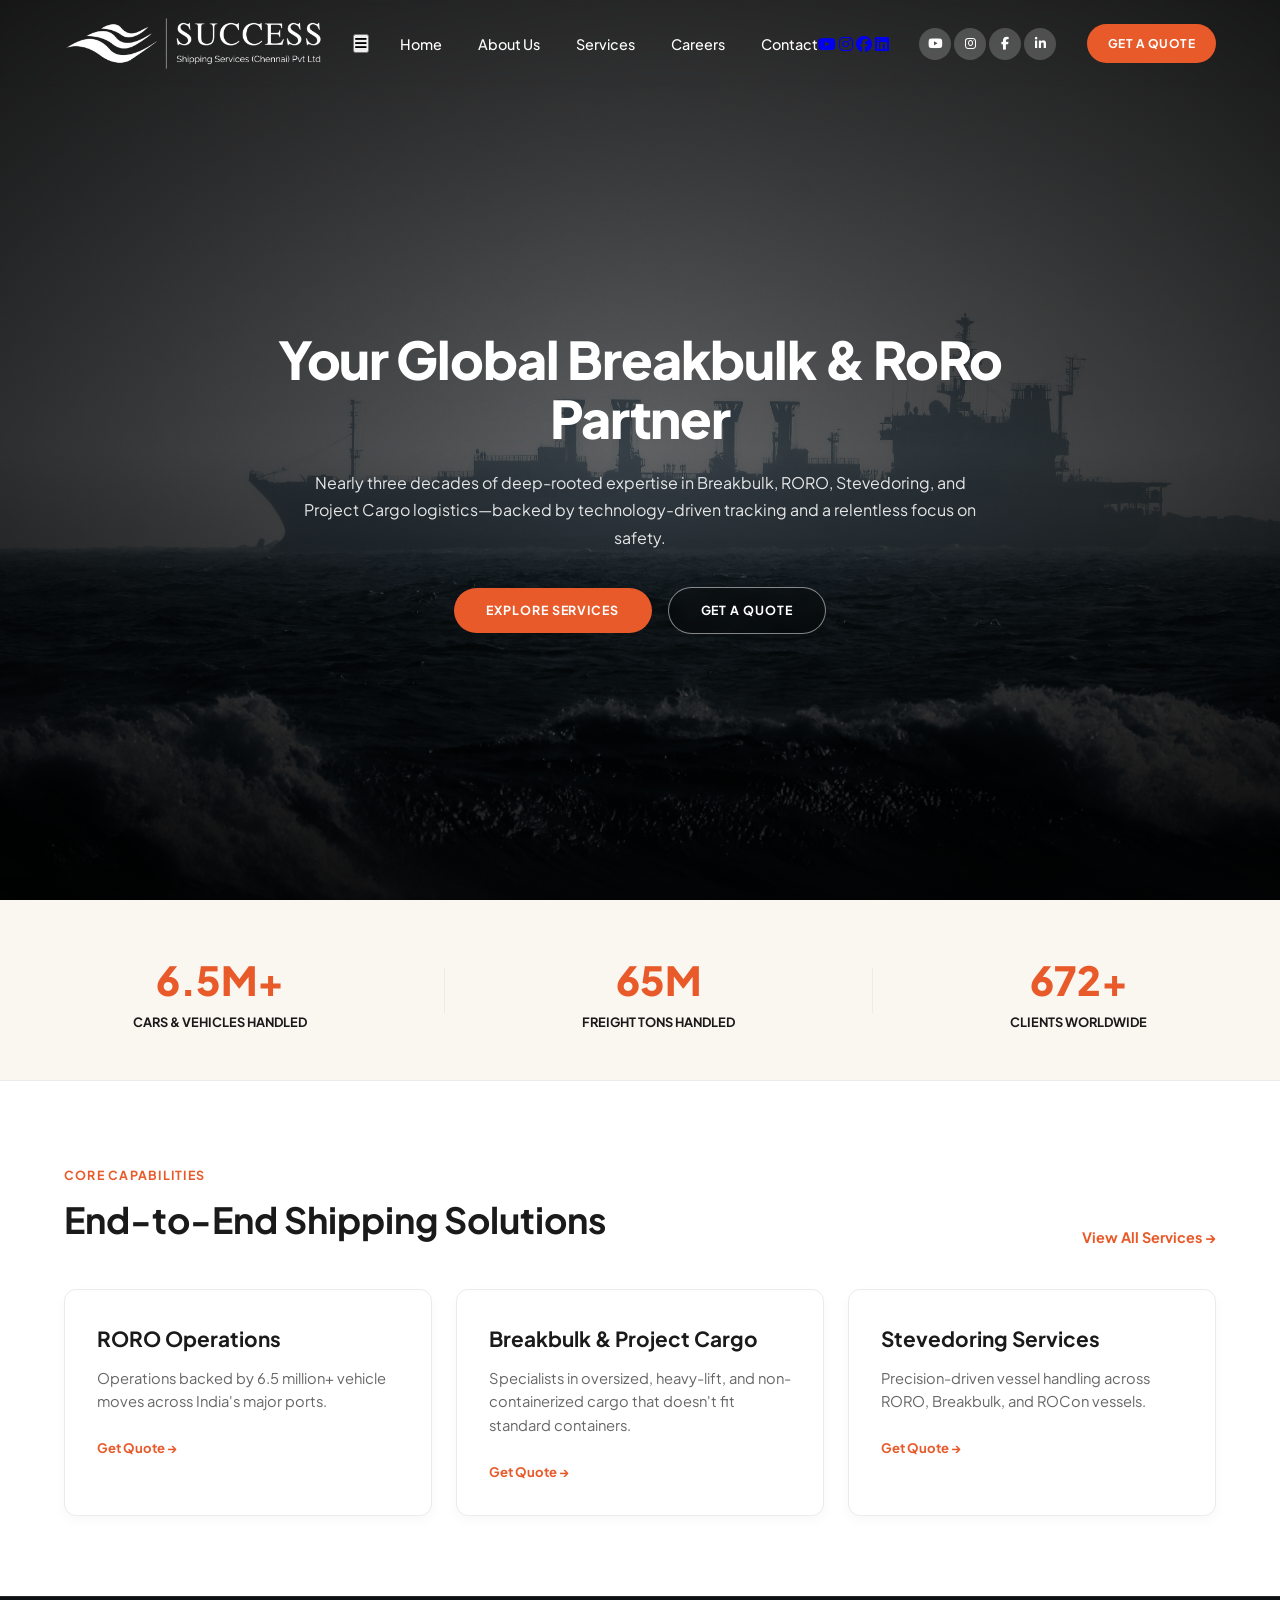
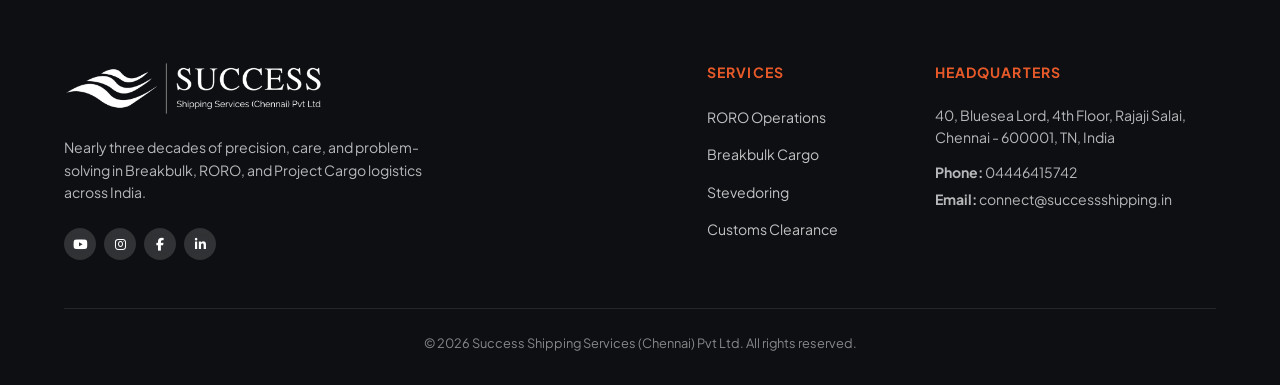
==== index.html @ 8a7270bc "Update index.html" ====
<!DOCTYPE html>
<html lang="en">
<head>
  <meta charset="UTF-8">
  <meta name="viewport" content="width=device-width, initial-scale=1.0">
  <title>Success Shipping Services | Global Breakbulk & RoRo Partner</title>
  <meta name="description" content="Nearly three decades of deep-rooted expertise in Breakbulk, RORO, Stevedoring, and Project Cargo logistics.">
  <link rel="icon" type="image/png" href="icon.png">
  <link rel="stylesheet" href="styles.css">
  
  <!-- Font Awesome Icons -->
  <link rel="stylesheet" href="https://cdnjs.cloudflare.com/ajax/libs/font-awesome/6.5.1/css/all.min.css">
  
  <!-- Google Fonts -->
  <link rel="preconnect" href="https://fonts.googleapis.com">
  <link rel="preconnect" href="https://fonts.gstatic.com" crossorigin>
  <link href="https://fonts.googleapis.com/css2?family=Plus+Jakarta+Sans:wght@400;500;600;700;800&display=swap" rel="stylesheet">

  <style>
    :root {
      --brand-orange: #E85A2A;
      --brand-dark: #0D0F12;
      --bg-cream: #FAF6F0;
      --text-dark: #1A1A1A;
      --text-muted: #666666;
      --border-light: #EBEBEB;
      --font-heading: 'Plus Jakarta Sans', -apple-system, BlinkMacSystemFont, sans-serif;
    }

    * { box-sizing: border-box; margin: 0; padding: 0; }
    body { font-family: var(--font-heading); background-color: #FFFFFF; color: var(--text-dark); line-height: 1.6; -webkit-font-smoothing: antialiased; }
    .container { width: 90%; max-width: 1200px; margin: 0 auto; }

    .site-logo {
      height: 55px !important;
      max-height: 55px !important;
      width: auto !important;
      display: block;
      object-fit: contain;
    }

    /* HERO CAROUSEL CONTAINER */
    .hero-carousel-wrapper {
      position: relative;
      width: 100%;
      min-height: 100vh;
      display: flex;
      flex-direction: column;
      justify-content: center;
      align-items: center;
      overflow: hidden;
      background-color: #0A0C0E;
    }

    .carousel-slides-container { position: absolute; top: 0; left: 0; width: 100%; height: 100%; z-index: 1; }
    .carousel-slide {
      position: absolute; top: 0; left: 0; width: 100%; height: 100%;
      background-size: cover; background-position: center; opacity: 0;
      transition: opacity 1.2s ease-in-out, transform 6s ease-out; transform: scale(1);
    }
    .carousel-slide.active { opacity: 1; transform: scale(1.04); }

    .hero-overlay {
      position: absolute; top: 0; left: 0; width: 100%; height: 100%;
      background: radial-gradient(circle, rgba(0,0,0,0.25) 0%, rgba(0,0,0,0.7) 100%),
                  linear-gradient(180deg, rgba(0,0,0,0.6) 0%, rgba(0,0,0,0.3) 50%, rgba(0,0,0,0.8) 100%);
      z-index: 2;
    }

    .hero-content { position: relative; z-index: 3; max-width: 820px; text-align: center; padding: 7rem 1.5rem 3rem; color: #FFFFFF; }
    .hero-badge-pill {
      display: inline-flex; align-items: center; gap: 0.5rem; background: rgba(255, 255, 255, 0.95);
      backdrop-filter: blur(8px); padding: 0.4rem 1.25rem; border-radius: 50px; font-size: 0.72rem; font-weight: 800;
      letter-spacing: 0.12em; color: #111111; text-transform: uppercase; margin-bottom: 1.75rem;
    }
    .hero-badge-pill::before { content: ''; display: inline-block; width: 14px; height: 2px; background-color: var(--brand-orange); }

    .hero-title { font-size: 3.25rem; font-weight: 800; line-height: 1.15; color: #FFFFFF; margin-bottom: 1.25rem; letter-spacing: -0.02em; }
    .hero-subtitle { font-size: 1rem; color: rgba(255, 255, 255, 0.88); line-height: 1.7; max-width: 680px; margin: 0 auto 2.25rem; }

    .hero-actions { display: flex; gap: 1rem; justify-content: center; align-items: center; }
    .btn-pill-orange {
      background-color: var(--brand-orange); color: #FFFFFF; padding: 0.8rem 2rem; border-radius: 50px;
      font-size: 0.78rem; font-weight: 700; letter-spacing: 0.08em; text-transform: uppercase; text-decoration: none; transition: all 0.2s ease;
    }
    .btn-pill-orange:hover { background-color: #d44c1f; transform: translateY(-2px); }
    .btn-pill-outline {
      background-color: rgba(0, 0, 0, 0.25); border: 1px solid rgba(255, 255, 255, 0.5); backdrop-filter: blur(6px);
      color: #FFFFFF; padding: 0.8rem 2rem; border-radius: 50px; font-size: 0.78rem; font-weight: 700; letter-spacing: 0.08em;
      text-transform: uppercase; text-decoration: none; transition: all 0.2s ease;
    }
    .btn-pill-outline:hover { background-color: rgba(255, 255, 255, 0.2); border-color: #FFFFFF; transform: translateY(-2px); }

    .grid-3 { display: grid; grid-template-columns: repeat(3, 1fr); gap: 1.5rem; }
    .card { background: #FFFFFF; border: 1px solid var(--border-light); border-radius: 12px; padding: 2rem; box-shadow: 0 4px 12px rgba(0,0,0,0.03); }

    /* FOOTER STYLING */
    footer { background-color: var(--brand-dark); color: #FFFFFF; padding: 4rem 0 2rem; border-top: 1px solid rgba(255,255,255,0.1); }
    .footer-grid { display: grid; grid-template-columns: 2fr 1fr 1fr 1.5fr; gap: 2.5rem; margin-bottom: 3rem; }
    .footer-col h4 { font-size: 0.88rem; font-weight: 700; text-transform: uppercase; letter-spacing: 0.08em; color: var(--brand-orange); margin-bottom: 1.25rem; }
    .footer-col ul { list-style: none; display: flex; flex-direction: column; gap: 0.75rem; }
    .footer-col ul a { color: rgba(255,255,255,0.75); text-decoration: none; font-size: 0.88rem; transition: color 0.2s; }
    .footer-col ul a:hover { color: var(--brand-orange); }

    .social-icon-circle {
      width: 32px; height: 32px; border-radius: 50%; background: rgba(255, 255, 255, 0.15);
      backdrop-filter: blur(4px); color: #FFFFFF; display: inline-flex; align-items: center; justify-content: center;
      font-size: 0.8rem; text-decoration: none; transition: all 0.2s ease;
    }
    .social-icon-circle:hover { background: var(--brand-orange); transform: translateY(-2px); }

    @media (max-width: 992px) {
      .hero-title { font-size: 2.25rem; }
      .grid-3, .footer-grid { grid-template-columns: 1fr; }
      header.hero-header nav { display: none; }
    }
  </style>
</head>
<body>

  <!-- NAVIGATION HEADER -->
  <header class="hero-header no-border">
	  <div class="container header-container">
    <div class="nav-wrapper">
      <a href="index.html">
        <img src="logo-white.png" alt="Success Shipping Services" class="site-logo">
      </a>
		<!-- 2. Hamburger Menu Button (Visible on Mobile Only) -->
    <button class="mobile-hamburger-btn" id="mobileMenuBtn" aria-label="Toggle Menu">
      <i class="fa-solid fa-bars"></i>
    </button>
      <!-- 3. Navigation Links -->
    <nav class="nav-links-wrapper" id="navLinksWrapper">
      <ul class="nav-menu">
        <li><a href="index.html">Home</a></li>
        <li><a href="about.html">About Us</a></li>
        <li><a href="services.html">Services</a></li>
        <li><a href="careers.html">Careers</a></li>
        <li><a href="contact.html">Contact</a></li>
      </ul>
		<!-- Social Icons inside mobile dropdown -->
      <div class="mobile-social-links">
        <a href="https://www.youtube.com/@SuccessShipping"><i class="fa-brands fa-youtube"></i></a>
        <a href="https://www.instagram.com/success_shipping_chennai/"><i class="fa-brands fa-instagram"></i></a>
        <a href="https://www.facebook.com/profile.php?id=61581851585515"><i class="fa-brands fa-facebook"></i></a>
        <a href="https://www.linkedin.com/company/successshippingservices/"><i class="fa-brands fa-linkedin"></i></a>
      </div>
    </nav>
      <!-- 4. Desktop Social Icons (Visible on Desktop Only) -->
    <div class="desktop-social-links">
          <a href="https://www.youtube.com/@SuccessShipping" target="_blank" rel="noopener noreferrer" class="social-icon-btn" aria-label="YouTube"><i class="fa-brands fa-youtube"></i></a>
          <a href="https://www.instagram.com/success_shipping_chennai/" target="_blank" rel="noopener noreferrer" class="social-icon-btn" aria-label="Instagram"><i class="fa-brands fa-instagram"></i></a>
          <a href="https://www.facebook.com/profile.php?id=61581851585515" target="_blank" rel="noopener noreferrer" class="social-icon-btn" aria-label="Facebook"><i class="fa-brands fa-facebook-f"></i></a>
          <a href="https://www.linkedin.com/company/successshippingservices/" target="_blank" rel="noopener noreferrer" class="social-icon-btn" aria-label="LinkedIn"><i class="fa-brands fa-linkedin-in"></i></a>
        </div>
        <a href="contact.html" class="btn-quote">GET A QUOTE</a>
      </div>
    </div>
  </header>

  <!-- HERO CAROUSEL SECTION -->
  <div class="hero-carousel-wrapper">
    <div class="carousel-slides-container" id="heroCarousel">
      <div class="carousel-slide active" style="background-image: url('1.jpg');" loading="lazy" decoding="async"></div>
      <div class="carousel-slide" style="background-image: url('2.jpg');" loading="lazy" decoding="async"></div>
      <div class="carousel-slide" style="background-image: url('3.jpg');" loading="lazy" decoding="async"></div>
      <div class="carousel-slide" style="background-image: url('4.jpg');" loading="lazy" decoding="async"></div>
      <div class="carousel-slide" style="background-image: url('5.jpg');" loading="lazy" decoding="async"></div>
      <div class="carousel-slide" style="background-image: url('6.jpg');" loading="lazy" decoding="async"></div>
      <div class="carousel-slide" style="background-image: url('7.jpg');" loading="lazy" decoding="async"></div>
      <div class="carousel-slide" style="background-image: url('8.jpg');" loading="lazy" decoding="async"></div>
    </div>

    <div class="hero-overlay"></div>

    <div class="hero-content">
      <h1 class="hero-title">Your Global Breakbulk &amp; RoRo Partner</h1>
      <p class="hero-subtitle">Nearly three decades of deep-rooted expertise in Breakbulk, RORO, Stevedoring, and Project Cargo logistics—backed by technology-driven tracking and a relentless focus on safety.</p>
      <div class="hero-actions">
        <a href="services.html" class="btn-pill-orange">EXPLORE SERVICES</a>
        <a href="contact.html" class="btn-pill-outline">GET A QUOTE</a>
      </div>
    </div>
  </div>

  <!-- METRICS BAR -->
  <section style="border-bottom: 1px solid var(--border-light); background: var(--bg-cream); padding: 3rem 0;">
    <div class="container" style="display: flex; justify-content: space-around; text-align: center; align-items: center;">
      <div>
        <h2 style="font-size: 2.5rem; color: var(--brand-orange); font-weight: 800;">6.5M+</h2>
        <p style="font-size: 0.8rem; color: var(--text-dark); font-weight: 700; text-transform: uppercase;">Cars &amp; Vehicles Handled</p>
      </div>
      <div style="border-right: 1px solid var(--border-light); height: 45px;"></div>
      <div>
        <h2 style="font-size: 2.5rem; color: var(--brand-orange); font-weight: 800;">65M</h2>
        <p style="font-size: 0.8rem; color: var(--text-dark); font-weight: 700; text-transform: uppercase;">Freight Tons Handled</p>
      </div>
      <div style="border-right: 1px solid var(--border-light); height: 45px;"></div>
      <div>
        <h2 style="font-size: 2.5rem; color: var(--brand-orange); font-weight: 800;">672+</h2>
        <p style="font-size: 0.8rem; color: var(--text-dark); font-weight: 700; text-transform: uppercase;">Clients Worldwide</p>
      </div>
    </div>
  </section>

  <!-- SERVICES OVERVIEW -->
  <section style="padding: 5rem 0;">
    <div class="container">
      <div style="display: flex; justify-content: space-between; align-items: flex-end; margin-bottom: 2.5rem;">
        <div>
          <span style="text-transform: uppercase; letter-spacing: 0.1em; font-size: 0.78rem; color: var(--brand-orange); font-weight: 700;">Core Capabilities</span>
          <h2 style="font-size: 2.25rem; font-family: var(--font-heading); color: var(--text-dark); margin-top: 0.25rem; font-weight: 700;">End-to-End Shipping Solutions</h2>
        </div>
        <a href="services.html" style="text-decoration: none; font-size: 0.9rem; font-weight: 700; color: var(--brand-orange);">View All Services &rarr;</a>
      </div>

      <div class="grid-3">
        <div class="card">
          <h3 style="font-size: 1.3rem; font-weight: 700;">RORO Operations</h3>
          <p style="color: var(--text-muted); margin: 0.75rem 0 1.25rem; font-size: 0.92rem;">Operations backed by 6.5 million+ vehicle moves across India's major ports.</p>
          <a href="contact.html?service=RORO+Vessel+Operations" style="text-decoration: none; font-size: 0.82rem; font-weight: 700; color: var(--brand-orange);">Get Quote &rarr;</a>
        </div>
        <div class="card">
          <h3 style="font-size: 1.3rem; font-weight: 700;">Breakbulk &amp; Project Cargo</h3>
          <p style="color: var(--text-muted); margin: 0.75rem 0 1.25rem; font-size: 0.92rem;">Specialists in oversized, heavy-lift, and non-containerized cargo that doesn't fit standard containers.</p>
          <a href="contact.html?service=Breakbulk+%26+Project+Cargo+Handling" style="text-decoration: none; font-size: 0.82rem; font-weight: 700; color: var(--brand-orange);">Get Quote &rarr;</a>
        </div>
        <div class="card">
          <h3 style="font-size: 1.3rem; font-weight: 700;">Stevedoring Services</h3>
          <p style="color: var(--text-muted); margin: 0.75rem 0 1.25rem; font-size: 0.92rem;">Precision-driven vessel handling across RORO, Breakbulk, and ROCon vessels.</p>
          <a href="contact.html?service=Stevedoring+Services" style="text-decoration: none; font-size: 0.82rem; font-weight: 700; color: var(--brand-orange);">Get Quote &rarr;</a>
        </div>
      </div>
    </div>
  </section>

  <!-- SITE FOOTER -->
  <footer>
    <div class="container">
      <div class="footer-grid">
        <div class="footer-col">
          <img src="logo-white.png" alt="Success Shipping Services" class="site-logo" style="margin-bottom: 1.25rem;">
          <p style="color: rgba(255,255,255,0.7); font-size: 0.88rem; line-height: 1.6; margin-bottom: 1.5rem;">
            Nearly three decades of precision, care, and problem-solving in Breakbulk, RORO, and Project Cargo logistics across India.
          </p>
          <div style="display: flex; gap: 0.5rem;">
            <a href="https://www.youtube.com/@SuccessShipping" target="_blank" rel="noopener noreferrer" class="social-icon-circle" aria-label="YouTube"><i class="fa-brands fa-youtube"></i></a>
            <a href="https://www.instagram.com/success_shipping_chennai/" target="_blank" rel="noopener noreferrer" class="social-icon-circle" aria-label="Instagram"><i class="fa-brands fa-instagram"></i></a>
            <a href="https://www.facebook.com/profile.php?id=61581851585515" target="_blank" rel="noopener noreferrer" class="social-icon-circle" aria-label="Facebook"><i class="fa-brands fa-facebook-f"></i></a>
            <a href="https://www.linkedin.com/company/successshippingservices/" target="_blank" rel="noopener noreferrer" class="social-icon-circle" aria-label="LinkedIn"><i class="fa-brands fa-linkedin-in"></i></a>
          </div>
        </div>
        <div class="footer-col">
          
        </div>
        <div class="footer-col">
          <h4>Services</h4>
          <ul>
            <li><a href="services.html">RORO Operations</a></li>
            <li><a href="services.html">Breakbulk Cargo</a></li>
            <li><a href="services.html">Stevedoring</a></li>
            <li><a href="services.html">Customs Clearance</a></li>
          </ul>
        </div>
        <div class="footer-col">
          <h4>Headquarters</h4>
          <p style="color: rgba(255,255,255,0.7); font-size: 0.88rem; line-height: 1.6; margin-bottom: 0.75rem;">
            40, Bluesea Lord, 4th Floor, Rajaji Salai, Chennai - 600001, TN, India
          </p>
          <p style="color: rgba(255,255,255,0.7); font-size: 0.88rem; margin-bottom: 0.3rem;"><strong>Phone:</strong> 04446415742</p>
          <p style="color: rgba(255,255,255,0.7); font-size: 0.88rem;"><strong>Email:</strong> connect@successshipping.in</p>
        </div>
      </div>
      <div style="border-top: 1px solid rgba(255,255,255,0.1); padding-top: 1.5rem; text-align: center; color: rgba(255,255,255,0.5); font-size: 0.8rem;">
        &copy; 2026 Success Shipping Services (Chennai) Pvt Ltd. All rights reserved.
      </div>
    </div>
  </footer>

  <script>
    document.addEventListener("DOMContentLoaded", function () {
      const slides = document.querySelectorAll(".carousel-slide");
      let currentSlide = 0;
      if (slides.length > 0) {
        setInterval(() => {
          slides[currentSlide].classList.remove("active");
          currentSlide = (currentSlide + 1) % slides.length;
          slides[currentSlide].classList.add("active");
        }, 4000);
      }
    });
  </script>
	<script>
  (function () {
    // Automatically detect desktop vs mobile screen width
    const desktopQuery = window.matchMedia('(min-width: 992px)');

    function handleDeviceChange(e) {
      const navContainer = document.querySelector('.navbar-collapse') 
                        || document.querySelector('.nav-menu-wrapper') 
                        || document.querySelector('header nav');

      if (!navContainer) return;

      if (e.matches) {
        // Desktop detected: clear mobile classes automatically
        navContainer.classList.remove('mobile-view', 'is-open');
        navContainer.classList.add('desktop-view');
      } else {
        // Mobile device detected: activate mobile behavior automatically
        navContainer.classList.remove('desktop-view');
        navContainer.classList.add('mobile-view');
      }
    }

    // Run automatic check on initial page load
    handleDeviceChange(desktopQuery);

    // Automatically listen for screen or device changes in real-time
    desktopQuery.addEventListener('change', handleDeviceChange);
  })();
</script>
	<script>
  document.addEventListener('DOMContentLoaded', () => {
    const menuBtn = document.getElementById('mobileMenuBtn');
    const navWrapper = document.getElementById('navLinksWrapper');

    if (menuBtn && navWrapper) {
      menuBtn.addEventListener('click', () => {
        navWrapper.classList.toggle('is-active');
        
        // Toggle icon between Hamburger (bars) and Close (X)
        const icon = menuBtn.querySelector('i');
        if (icon) {
          icon.classList.toggle('fa-bars');
          icon.classList.toggle('fa-xmark');
        }
      });
    }
  });
</script>
</body>
</html>
---- styles.css ----
/* ==========================================================================
   ABOUT PAGE & SECTION TAG STYLING
   ========================================================================== */

/* Orange Tag with Dash Line */
.section-tag {
  display: inline-flex;
  align-items: center;
  gap: 0.5rem;
  color: var(--brand-orange);
  font-size: 0.8rem;
  font-weight: 700;
  letter-spacing: 0.15em;
  text-transform: uppercase;
  margin-bottom: 0.5rem;
}

.section-tag::before {
  content: '';
  display: inline-block;
  width: 18px;
  height: 2px;
  background-color: var(--brand-orange);
}

.breadcrumb-nav {
  font-size: 0.85rem;
  color: #999999;
  margin-bottom: 1.5rem;
}

/* Who We Are Split Grid & Stats */
.who-we-are-grid {
  display: grid;
  grid-template-columns: 1.1fr 0.9fr;
  gap: 3.5rem;
  align-items: center;
  margin-top: 3rem;
  margin-bottom: 5rem;
}

.stats-counter-row {
  display: flex;
  gap: 3rem;
  margin-top: 2.5rem;
}

.stat-block h4 {
  font-size: 2.25rem;
  font-weight: 800;
  color: var(--brand-orange);
  font-family: var(--font-heading), sans-serif;
  margin-bottom: 0.25rem;
}

.stat-block p {
  font-size: 0.75rem;
  font-weight: 700;
  color: #888888;
  text-transform: uppercase;
  letter-spacing: 0.05em;
}

.about-ship-img {
  width: 100%;
  border-radius: 12px;
  object-fit: cover;
  box-shadow: 0 10px 30px rgba(0,0,0,0.06);
}

/* Why Choose Us Section & 6 Card Grid */
.why-choose-section {
  padding: 5rem 0;
  border-top: 1px solid rgba(0, 0, 0, 0.05);
}

.text-center {
  text-align: center;
}

.feature-cards-grid {
  display: grid;
  grid-template-columns: repeat(3, 1fr);
  gap: 1.5rem;
  margin-top: 3rem;
}

.feature-card {
  background: #FFFFFF;
  border: 1px solid #ECECEC;
  border-radius: 12px;
  padding: 2rem;
  text-align: left;
  transition: transform 0.2s ease, box-shadow 0.2s ease;
}

.feature-card:hover {
  transform: translateY(-4px);
  box-shadow: 0 8px 25px rgba(0, 0, 0, 0.05);
}

.feature-card h3 {
  font-size: 1.1rem;
  font-weight: 700;
  color: var(--text-dark);
  margin-bottom: 0.75rem;
}

.feature-card p {
  font-size: 0.9rem;
  color: var(--text-muted);
  line-height: 1.6;
}

@media (max-width: 992px) {
  .who-we-are-grid {
    grid-template-columns: 1fr;
    gap: 2rem;
  }
  .feature-cards-grid {
    grid-template-columns: 1fr;
  }
}

/* LEADERSHIP / DIRECTORS SECTION */
.directors-section {
  background-color: #FAF8F5; /* Warm off-white section background */
  padding: 5rem 0;
}

.section-header-center {
  text-align: center;
  margin-bottom: 3.5rem;
}

.subtitle-orange {
  color: #EE5D2B;
  font-size: 0.8rem;
  font-weight: 800;
  text-transform: uppercase;
  letter-spacing: 0.1em;
  display: inline-flex;
  align-items: center;
  gap: 0.5rem;
  margin-bottom: 0.5rem;
}

.subtitle-orange::before {
  content: '';
  display: inline-block;
  width: 18px;
  height: 2px;
  background-color: #EE5D2B;
}

.section-title {
  font-size: 2.25rem;
  font-weight: 800;
  color: #0A0C0E;
  letter-spacing: -0.02em;
}

/* 3-COLUMN GRID */
.directors-grid {
  display: grid;
  grid-template-columns: repeat(3, 1fr);
  gap: 2rem;
}

.director-card {
  background: #FFFFFF;
  border-radius: 16px;
  padding: 3rem 2rem;
  text-align: center;
  box-shadow: 0 4px 20px rgba(0, 0, 0, 0.03);
  border: 1px solid rgba(0, 0, 0, 0.05);
  display: flex;
  flex-direction: column;
  align-items: center;
  transition: transform 0.3s ease, box-shadow 0.3s ease;
}

.director-card:hover {
  transform: translateY(-5px);
  box-shadow: 0 10px 30px rgba(0, 0, 0, 0.08);
}

/* CIRCULAR PHOTO CONTAINER */
.director-img-wrapper {
  width: 170px;
  height: 170px;
  border-radius: 50%;
  overflow: hidden;
  margin-bottom: 1.5rem;
  border: 4px solid #FDF0EB; /* Faint orange border ring */
  box-shadow: 0 4px 12px rgba(0, 0, 0, 0.06);
}

.director-img-wrapper img {
  width: 100%;
  height: 100%;
  object-fit: cover;
  object-position: center top;
}

.director-name {
  font-size: 1.2rem;
  font-weight: 800;
  color: #111827;
  margin-bottom: 0.25rem;
}

.director-role {
  color: #EE5D2B;
  font-size: 0.78rem;
  font-weight: 800;
  text-transform: uppercase;
  letter-spacing: 0.08em;
  margin-bottom: 1.25rem;
}

.director-bio {
  font-size: 0.88rem;
  color: #6B7280;
  line-height: 1.6;
}

/* RESPONSIVE LAYOUT FOR TABLETS & MOBILE */
@media (max-width: 992px) {
  .directors-grid {
    grid-template-columns: 1fr;
    max-width: 500px;
    margin: 0 auto;
  }
}

/* ==========================================================================
   HIGH-RES IMAGE SMOOTH DOWNSAMPLING & SUBPIXEL FIX
   ========================================================================== */

/* 1. Reset card image wrapper to strict dimensions */
.service-card-img,
.card-img-wrapper,
.feature-card-img {
  width: 100%;
  height: 200px; /* Fixed card image height */
  position: relative;
  overflow: hidden;
  border-top-left-radius: 12px;
  border-top-right-radius: 12px;
  background-color: #F3F4F6;
  /* Prevents subpixel fractional rendering bugs in Grid/Flexbox */
  transform: translateZ(0); 
}

/* 2. Smooth scaling fix for High-Res source photos */
.service-card-img img,
.card-img-wrapper img,
.feature-card-img img {
  width: 100%;
  height: 100%;
  object-fit: cover;
  object-position: center;
  display: block;

  /* FORCES SMOOTH BROWSER DOWNSAMPLING (Fixes jagged pixelated edges) */
  image-rendering: auto;
  image-rendering: smooth;
  
  /* Enables GPU hardware acceleration for clean rendering */
  -webkit-backface-visibility: hidden;
  backface-visibility: hidden;
  transform: translate3d(0, 0, 0);
}

/* 3. Fix fractional width rounding in 3-column CSS grid */
.services-grid,
.feature-cards-grid {
  display: grid;
  grid-template-columns: repeat(3, minmax(0, 1fr));
  gap: 1.5rem;
}

/* ==========================================================================
   TRANSPARENT NAVIGATION HEADER (ALL PAGES)
   ========================================================================== */
header.site-header, 
header.hero-header {
  position: fixed;
  top: 0;
  left: 0;
  width: 100%;
  z-index: 1000;
  background: transparent;
  backdrop-filter: blur(3px); /* Blurs content passing behind header */
  padding: 1rem 0;
  border-bottom: 1px solid rgba(255, 255, 255, 0.1);
}
/* 2. Adjust hero section padding so content isn't covered by the header */
.hero {
  padding-top: 100px !important; /* Space for the floating header */
}

/* 3. Ensure menu links & text are crisp and white */
nav.main-nav a, 
.nav-menu a {
  color: #FFFFFF !important;
}

nav.main-nav a.active, 
.nav-menu a.active {
  color: #EE5D2B !important;
}

/* Container Flex Layout */
.nav-wrapper {
  max-width: 1280px;
  margin: 0 auto;
  display: flex;
  align-items: center;
  justify-content: space-between;
}

.site-logo {
  height: 38px;
  width: auto;
  display: block;
}

/* Menu List Reset & Horizontal Alignment */
nav ul.nav-menu {
  display: flex !important;
  align-items: center;
  gap: 2.25rem;
  list-style: none !important;
  margin: 0 !important;
  padding: 0 !important;
}

nav ul.nav-menu li {
  list-style: none !important;
  margin: 0 !important;
  padding: 0 !important;
}

/* Force Navigation Links to White */
header.site-header nav ul.nav-menu a,
header.hero-header nav ul.nav-menu a {
  color: #ffffff !important;
  text-decoration: none;
  font-size: 0.9rem;
  font-weight: 500;
  transition: color 0.2s ease;
}

header nav ul.nav-menu a:hover,
header nav ul.nav-menu a.active {
  color: #e85a2a !important;
  font-weight: 700;
}

/* Right-Side Action Area (Social Icons + CTA Button) */
.header-actions {
  display: flex;
  align-items: center;
  gap: 1.25rem;
}

.social-links-group {
  display: flex;
  align-items: center;
  gap: 0.5rem;
}

.social-icon-btn {
  width: 32px;
  height: 32px;
  border-radius: 50%;
  display: inline-flex;
  align-items: center;
  justify-content: center;
  font-size: 0.8rem;
  text-decoration: none;
  background-color: rgba(255, 255, 255, 0.2) !important;
  color: #ffffff !important;
  transition: all 0.2s ease;
}

.social-icon-btn:hover {
  background-color: #e85a2a !important;
  color: #ffffff !important;
}

/* Quote Button Styling */
.btn-quote {
  background-color: #e85a2a;
  color: #ffffff !important;
  padding: 0.6rem 1.3rem;
  border-radius: 50px;
  font-weight: 700;
  font-size: 0.75rem;
  text-decoration: none;
  text-transform: uppercase;
  letter-spacing: 0.5px;
  white-space: nowrap;
  transition: background-color 0.2s ease;
}

.btn-quote:hover {
  background-color: #d0491c;
}

/* ==========================================================================
   SUBPAGE TOP HERO BANNER
   ========================================================================== */
./* Shared Hero Banner Base */
.page-hero {
  background-size: cover;
  background-position: center;
  min-height: 60vh;
  display: flex;
  align-items: flex-end;       /* Pushes header text towards the bottom */
  justify-content: center;     /* Centers text horizontally */
  padding-bottom: 4rem;        /* Space between text and bottom edge */
  color: #ffffff;
  text-align: center;
}

/* Page-Specific Backgrounds with Dark Overlay */
.hero-about {
  background-image: linear-gradient(rgba(20, 25, 30, 0.75), rgba(20, 25, 30, 0.75)), 
                    url('about-hero.jpg');
}

.hero-services {
  background-image: linear-gradient(rgba(20, 25, 30, 0.75), rgba(20, 25, 30, 0.75)), 
                    url('services-hero.jpg');
}

.hero-contact {
  background-image: linear-gradient(rgba(20, 25, 30, 0.75), rgba(20, 25, 30, 0.75)), 
                    url('contact-hero.jpg');
}

.subpage-hero .breadcrumb {
  font-size: 0.85rem;
  color: rgba(255, 255, 255, 0.7);
  margin-bottom: 0.5rem;
  text-transform: uppercase;
  letter-spacing: 0.05em;
}

.subpage-hero .page-title {
  font-size: 2.75rem;
  font-weight: 800;
  color: #D84C1C;
  margin: 0;
  letter-spacing: -0.02em;
}
/* Remove header bottom border on Services & Contact pages */
header.no-border {
  border-bottom: none !important;
}
footer, footer.site-footer { 
  background-color: var(--brand-dark); 
  color: #FFFFFF; 
  padding: 4rem 0 2rem; 
}
body {
  -webkit-font-smoothing: antialiased;
  -moz-osx-font-smoothing: grayscale;
  text-size-adjust: 100%;
}
/* ==========================================
   AUTOMATIC DEVICE DETECTION & LAYOUT SWITCH
   ========================================== */

/* 1. DESKTOP MODE (Automatically active on screens >= 992px) */
@media (min-width: 992px) {
  /* Restores desktop navigation display */
  .navbar-collapse,
  .nav-menu-wrapper,
  header nav {
    display: flex !important;
    position: static !important;
    background: transparent !important;
    box-shadow: none !important;
  }
}

/* 2. MOBILE / TABLET MODE (Automatically switches on screens < 992px) */
@media (max-width: 991.98px) {
  /* Automatically stacks navigation items for touch screens */
  .navbar-collapse,
  .nav-menu-wrapper,
  header nav {
    display: flex;
    flex-direction: column;
    width: 100%;
    background-color: #ffffff;
    padding: 1rem;
    box-shadow: 0 4px 12px rgba(0, 0, 0, 0.1);
  }

  /* Adjust link spacing for touch targets on phones */
  .navbar-nav .nav-link,
  header nav a {
    padding: 12px 16px;
    display: block;
    text-align: center;
    border-bottom: 1px solid #f0f0f0;
  }
}
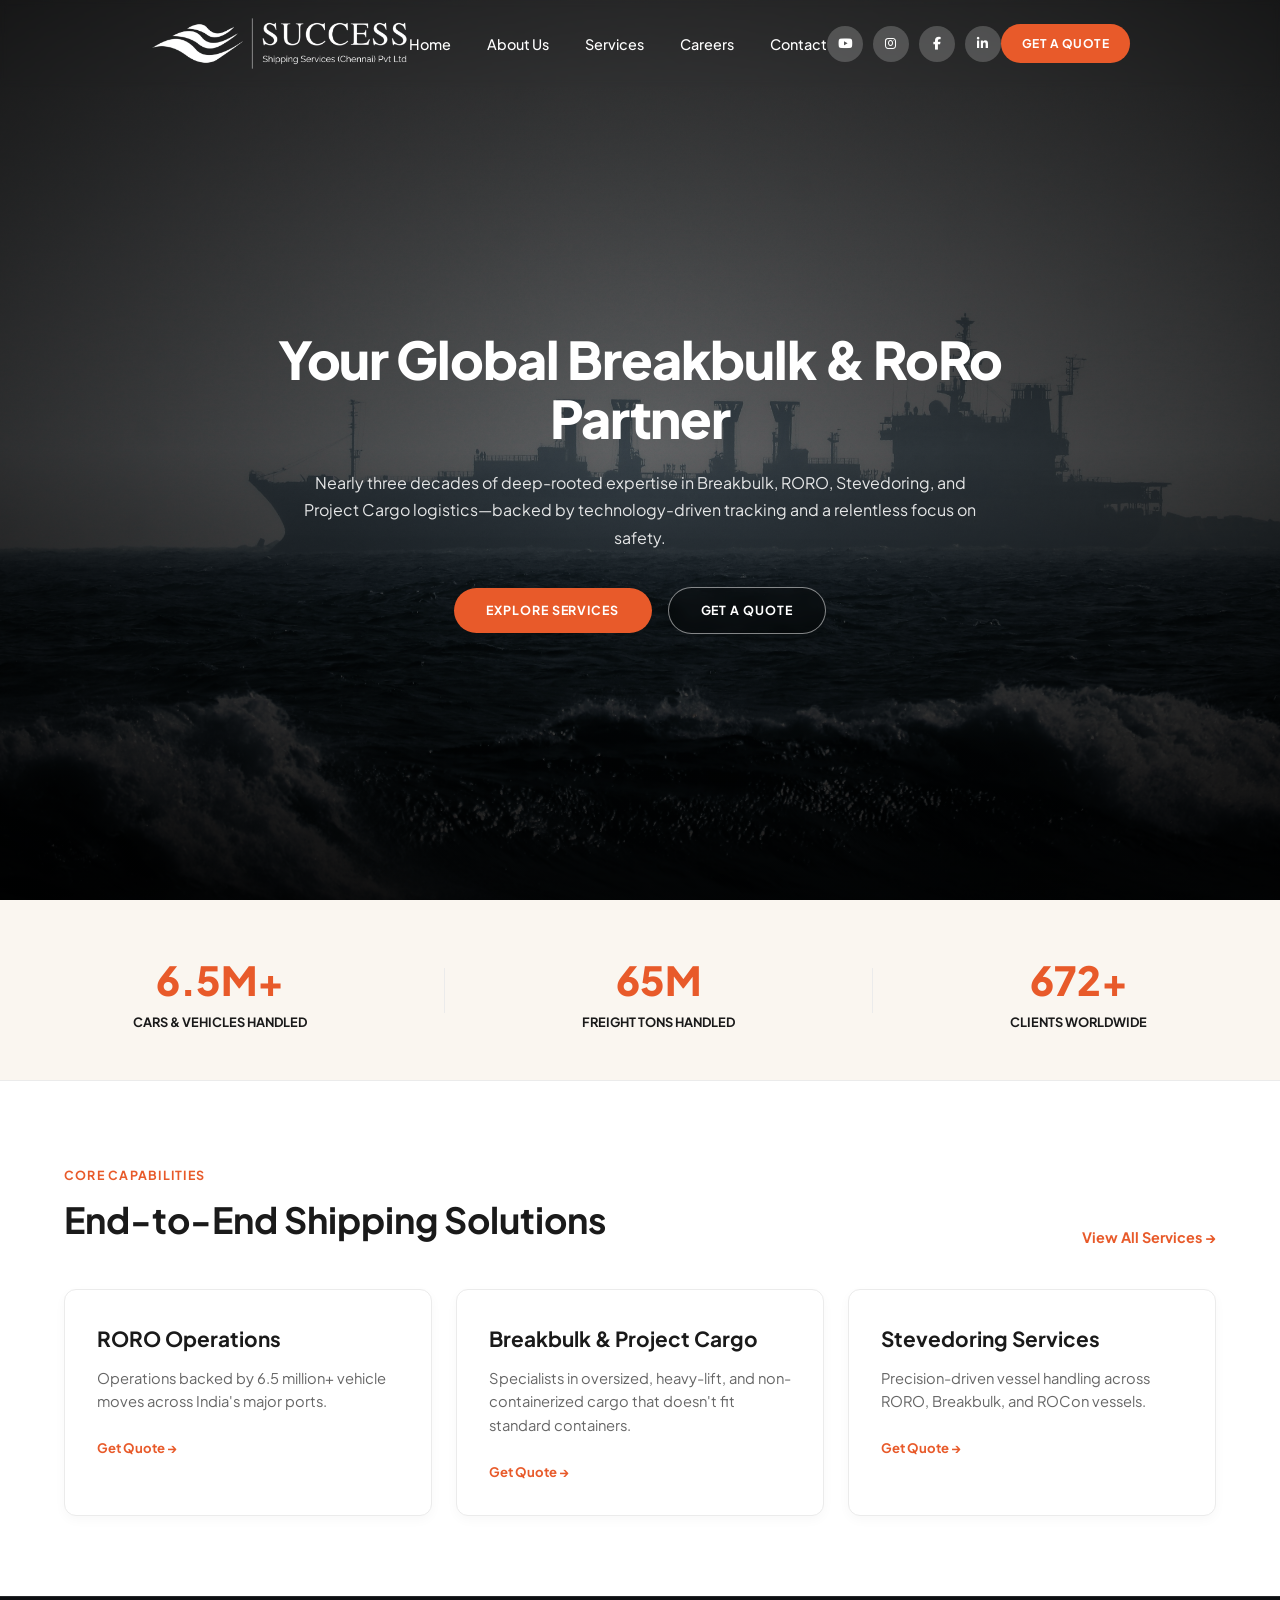
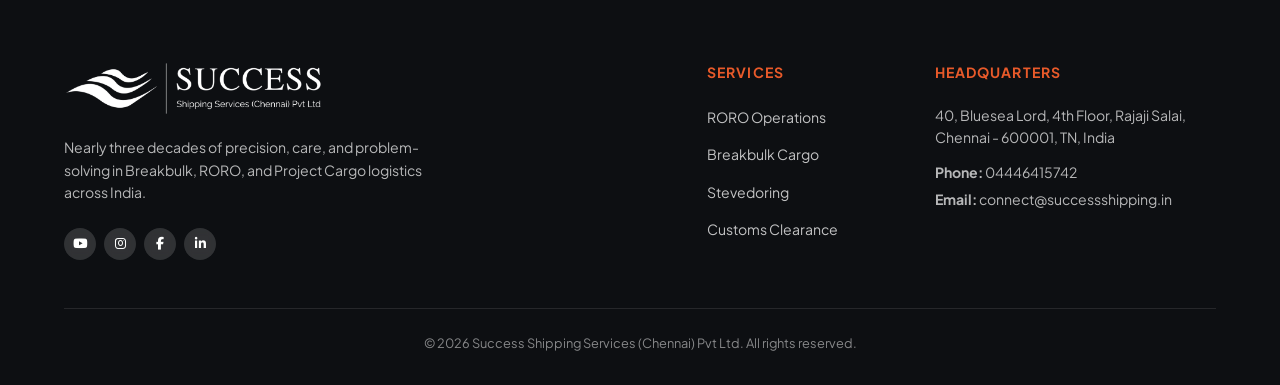
==== commit 66563c0f: "Update index.html" ====
--- a/index.html
+++ b/index.html
@@ -114,6 +114,25 @@
       .grid-3, .footer-grid { grid-template-columns: 1fr; }
       header.hero-header nav { display: none; }
     }
+	  /* --- MOBILE FIX: SHRINK LOGO & HIDE QUOTE BUTTONS --- */
+@media (max-width: 991.98px) {
+  /* 1. Force logo to shrink on mobile */
+  .site-logo {
+    height: 35px !important;
+    max-height: 35px !important;
+  }
+
+  /* 2. Hide both header & hero "GET A QUOTE" buttons on mobile */
+  .btn-quote,
+  .hero-actions .btn-pill-outline {
+    display: none !important;
+  }
+
+  /* 3. Ensure hero action button stays centered */
+  .hero-actions {
+    justify-content: center !important;
+  }
+}
   </style>
 </head>
 <body>
--- a/styles.css
+++ b/styles.css
@@ -511,3 +511,157 @@
     border-bottom: 1px solid #f0f0f0;
   }
 }
+/* ====================================================
+   AUTOMATIC RESPONSIVE HEADER & MOBILE NAVIGATION
+   ==================================================== */
+
+.main-header {
+  position: relative;
+  width: 100%;
+  background-color: #0b1c38; /* Dark navy background matching your hero image */
+  z-index: 1000;
+  padding: 12px 0;
+}
+
+.header-container {
+  display: flex;
+  align-items: center;
+  justify-content: space-between;
+  position: relative;
+}
+
+.logo-img {
+  max-height: 50px;
+  width: auto;
+}
+
+/* --- DESKTOP VIEW (≥ 992px) --- */
+@media (min-width: 992px) {
+  .mobile-hamburger-btn,
+  .mobile-social-links {
+    display: none !important;
+  }
+
+  .nav-links-wrapper {
+    display: flex !important;
+    align-items: center;
+  }
+
+  .nav-menu {
+    display: flex;
+    list-style: none;
+    margin: 0;
+    padding: 0;
+    gap: 24px;
+  }
+
+  .nav-menu a {
+    color: #ffffff;
+    text-decoration: none;
+    font-weight: 600;
+    font-size: 0.95rem;
+  }
+
+  .desktop-social-links {
+    display: flex;
+    gap: 10px;
+  }
+
+  .desktop-social-links a {
+    color: #ffffff;
+    background: rgba(255, 255, 255, 0.15);
+    width: 36px;
+    height: 36px;
+    border-radius: 50%;
+    display: flex;
+    align-items: center;
+    justify-content: center;
+    text-decoration: none;
+  }
+}
+
+/* --- MOBILE VIEW (< 992px) --- */
+@media (max-width: 991.98px) {
+  /* Hide desktop-only elements */
+  .desktop-social-links {
+    display: none !important;
+  }
+
+  /* Show Hamburger Button */
+  .mobile-hamburger-btn {
+    display: flex !important;
+    align-items: center;
+    justify-content: center;
+    background: transparent;
+    border: none;
+    color: #ffffff;
+    font-size: 1.75rem;
+    cursor: pointer;
+    padding: 8px;
+  }
+
+  /* Mobile Dropdown Drawer */
+  .nav-links-wrapper {
+    display: none; /* Controlled by JS click */
+    position: absolute;
+    top: 100%;
+    left: 0;
+    width: 100%;
+    background-color: #0b1c38;
+    padding: 20px;
+    box-shadow: 0 10px 30px rgba(0, 0, 0, 0.3);
+    border-top: 1px solid rgba(255, 255, 255, 0.1);
+  }
+
+  .nav-links-wrapper.is-active {
+    display: block !important;
+  }
+
+  .nav-menu {
+    display: flex;
+    flex-direction: column;
+    list-style: none;
+    padding: 0;
+    margin: 0 0 20px 0;
+    gap: 12px;
+  }
+
+  .nav-menu li a {
+    color: #ffffff;
+    text-decoration: none;
+    font-size: 1.1rem;
+    font-weight: 600;
+    display: block;
+    padding: 8px 0;
+    border-bottom: 1px solid rgba(255, 255, 255, 0.08);
+  }
+
+  .mobile-social-links {
+    display: flex;
+    gap: 16px;
+    justify-content: center;
+    padding-top: 10px;
+  }
+
+  .mobile-social-links a {
+    color: #ffffff;
+    font-size: 1.25rem;
+  }
+}
+@media (max-width: 991.98px) {
+  /* Automatically hides any contact/quote button inside the hero section on mobile */
+  header + section a[href*="contact"],
+  a[href*="contact_5.html"] {
+    display: none !important;
+  }
+}
+@media (max-width: 991.98px) {
+  /* Targets second link inside hero section containers */
+  .hero a:nth-of-type(2),
+  .hero-buttons a:nth-of-type(2),
+  .hero-content a:nth-of-type(2),
+  header + section a:nth-of-type(2),
+  main section:first-of-type a:nth-of-type(2) {
+    display: none !important;
+  }
+}
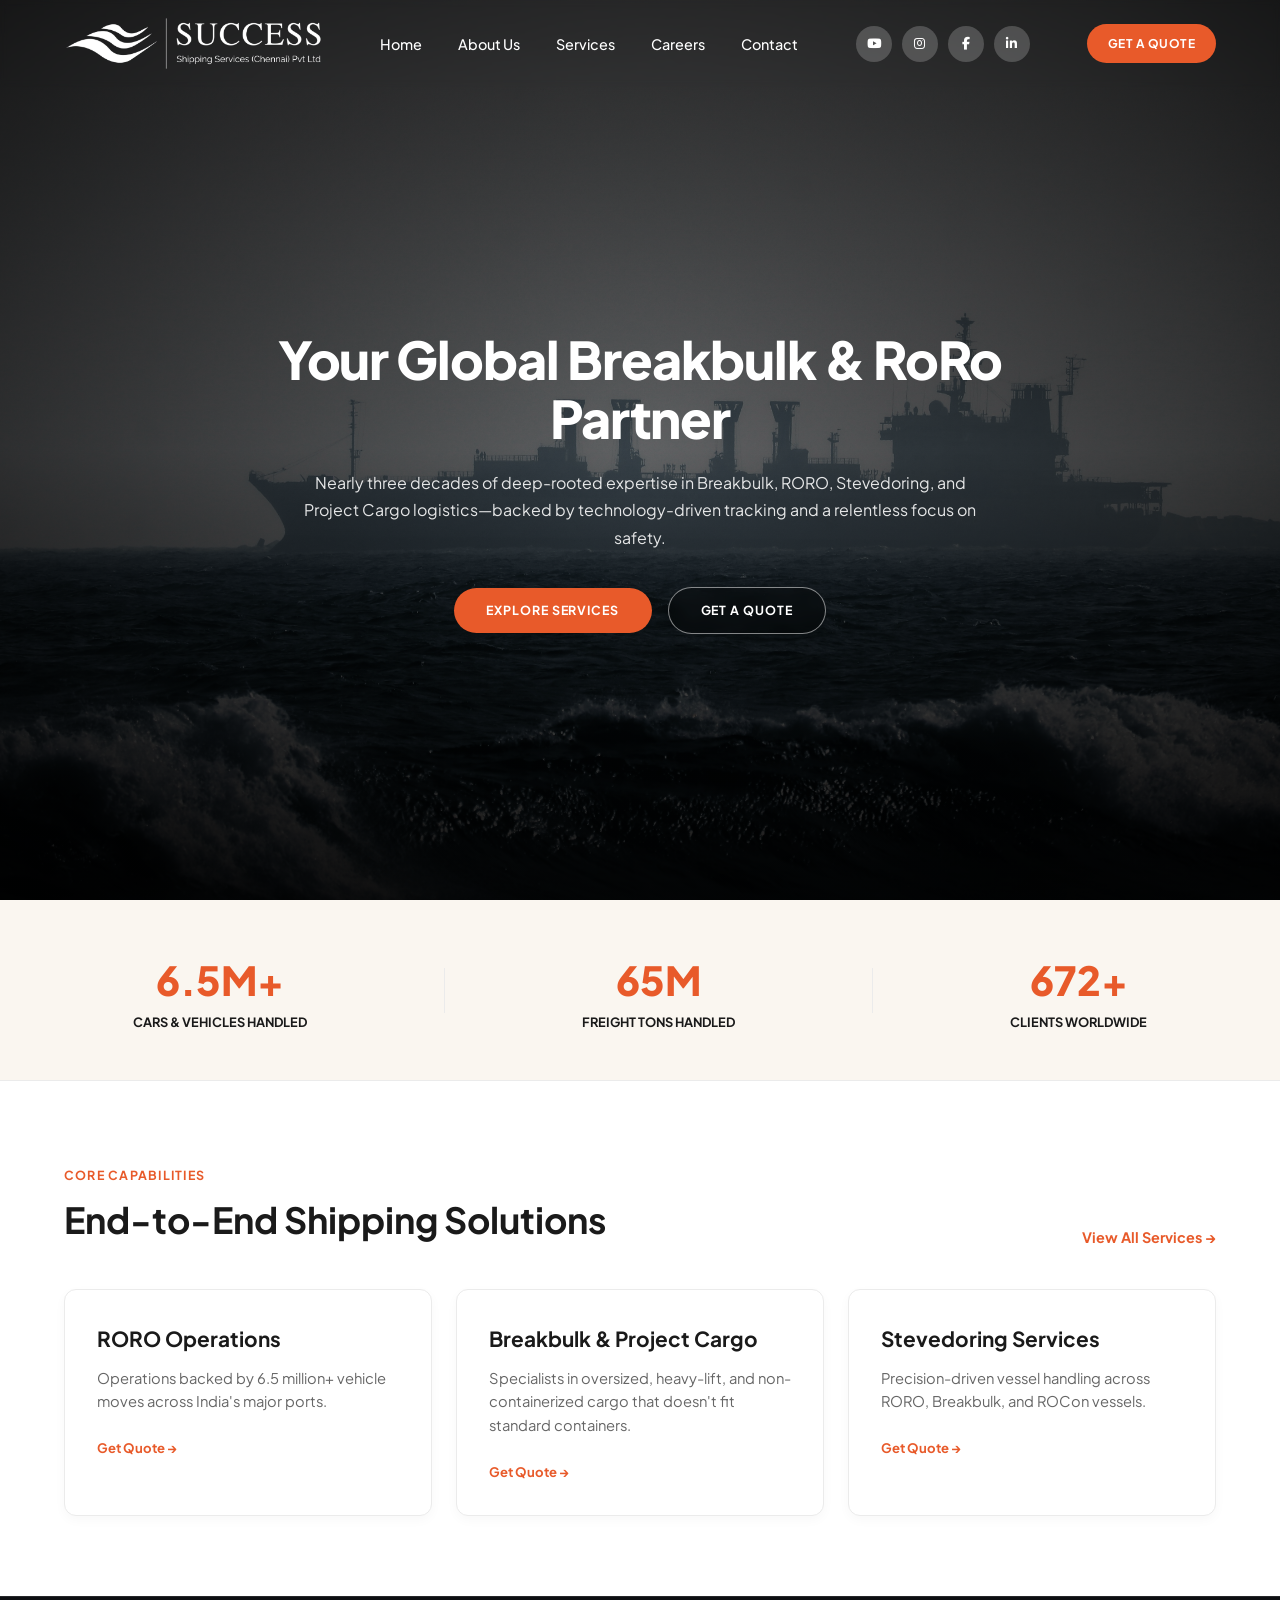
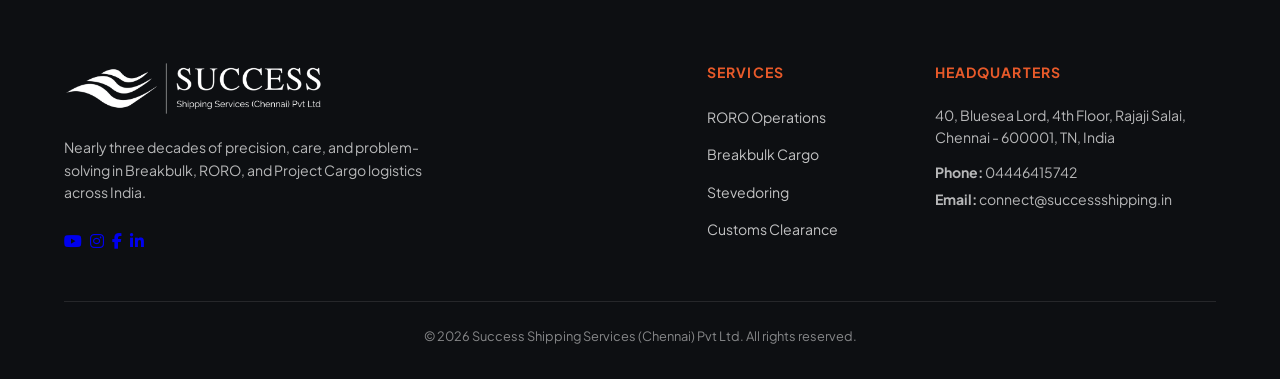
==== commit a1e4e2ae: "Update index.html" ====
--- a/index.html
+++ b/index.html
@@ -39,6 +39,23 @@
       object-fit: contain;
     }
 
+    /* HEADER POSITIONING & FLEX */
+    .hero-header {
+      position: absolute;
+      top: 0;
+      left: 0;
+      width: 100%;
+      z-index: 100;
+      padding: 1rem 0;
+    }
+
+    .nav-wrapper {
+      display: flex !important;
+      justify-content: space-between !important;
+      align-items: center !important;
+      width: 100% !important;
+    }
+
     /* HERO CAROUSEL CONTAINER */
     .hero-carousel-wrapper {
       position: relative;
@@ -68,13 +85,6 @@
     }
 
     .hero-content { position: relative; z-index: 3; max-width: 820px; text-align: center; padding: 7rem 1.5rem 3rem; color: #FFFFFF; }
-    .hero-badge-pill {
-      display: inline-flex; align-items: center; gap: 0.5rem; background: rgba(255, 255, 255, 0.95);
-      backdrop-filter: blur(8px); padding: 0.4rem 1.25rem; border-radius: 50px; font-size: 0.72rem; font-weight: 800;
-      letter-spacing: 0.12em; color: #111111; text-transform: uppercase; margin-bottom: 1.75rem;
-    }
-    .hero-badge-pill::before { content: ''; display: inline-block; width: 14px; height: 2px; background-color: var(--brand-orange); }
-
     .hero-title { font-size: 3.25rem; font-weight: 800; line-height: 1.15; color: #FFFFFF; margin-bottom: 1.25rem; letter-spacing: -0.02em; }
     .hero-subtitle { font-size: 1rem; color: rgba(255, 255, 255, 0.88); line-height: 1.7; max-width: 680px; margin: 0 auto 2.25rem; }
 
@@ -89,7 +99,6 @@
       color: #FFFFFF; padding: 0.8rem 2rem; border-radius: 50px; font-size: 0.78rem; font-weight: 700; letter-spacing: 0.08em;
       text-transform: uppercase; text-decoration: none; transition: all 0.2s ease;
     }
-    .btn-pill-outline:hover { background-color: rgba(255, 255, 255, 0.2); border-color: #FFFFFF; transform: translateY(-2px); }
 
     .grid-3 { display: grid; grid-template-columns: repeat(3, 1fr); gap: 1.5rem; }
     .card { background: #FFFFFF; border: 1px solid var(--border-light); border-radius: 12px; padding: 2rem; box-shadow: 0 4px 12px rgba(0,0,0,0.03); }
@@ -100,78 +109,128 @@
     .footer-col h4 { font-size: 0.88rem; font-weight: 700; text-transform: uppercase; letter-spacing: 0.08em; color: var(--brand-orange); margin-bottom: 1.25rem; }
     .footer-col ul { list-style: none; display: flex; flex-direction: column; gap: 0.75rem; }
     .footer-col ul a { color: rgba(255,255,255,0.75); text-decoration: none; font-size: 0.88rem; transition: color 0.2s; }
-    .footer-col ul a:hover { color: var(--brand-orange); }
-
-    .social-icon-circle {
-      width: 32px; height: 32px; border-radius: 50%; background: rgba(255, 255, 255, 0.15);
-      backdrop-filter: blur(4px); color: #FFFFFF; display: inline-flex; align-items: center; justify-content: center;
-      font-size: 0.8rem; text-decoration: none; transition: all 0.2s ease;
-    }
-    .social-icon-circle:hover { background: var(--brand-orange); transform: translateY(-2px); }
-
-    @media (max-width: 992px) {
+
+    /* DESKTOP NAV DEFAULT HIDE HAMBURGER */
+    .mobile-hamburger-btn { display: none; }
+
+    /* CLEAN MOBILE MEDIA QUERY */
+    @media (max-width: 991.98px) {
+      .site-logo {
+        height: 35px !important;
+        max-height: 35px !important;
+      }
+
+      .header-container,
+      .nav-wrapper {
+        display: flex !important;
+        justify-content: space-between !important;
+        align-items: center !important;
+        width: 100% !important;
+      }
+
+      .mobile-hamburger-btn {
+        display: flex !important;
+        background: transparent;
+        border: none;
+        color: #ffffff;
+        font-size: 1.75rem;
+        cursor: pointer;
+        padding: 4px;
+      }
+
+      .desktop-social-links,
+      .btn-quote,
+      .hero-actions .btn-pill-outline {
+        display: none !important;
+      }
+
       .hero-title { font-size: 2.25rem; }
       .grid-3, .footer-grid { grid-template-columns: 1fr; }
-      header.hero-header nav { display: none; }
-    }
-	  /* --- MOBILE FIX: SHRINK LOGO & HIDE QUOTE BUTTONS --- */
-@media (max-width: 991.98px) {
-  /* 1. Force logo to shrink on mobile */
-  .site-logo {
-    height: 35px !important;
-    max-height: 35px !important;
-  }
-
-  /* 2. Hide both header & hero "GET A QUOTE" buttons on mobile */
-  .btn-quote,
-  .hero-actions .btn-pill-outline {
-    display: none !important;
-  }
-
-  /* 3. Ensure hero action button stays centered */
-  .hero-actions {
-    justify-content: center !important;
-  }
-}
+      .hero-actions { justify-content: center !important; }
+
+      .nav-links-wrapper {
+        display: none;
+        position: absolute;
+        top: 100%;
+        left: 0;
+        width: 100%;
+        background-color: #0d0f12;
+        padding: 1.5rem;
+        box-shadow: 0 10px 25px rgba(0, 0, 0, 0.5);
+      }
+
+      .nav-links-wrapper.is-active {
+        display: block !important;
+      }
+
+      .nav-menu {
+        display: flex;
+        flex-direction: column;
+        gap: 1rem;
+        list-style: none;
+        padding: 0;
+        margin-bottom: 1.5rem;
+      }
+
+      .nav-menu a {
+        color: #ffffff;
+        text-decoration: none;
+        font-size: 1.1rem;
+        font-weight: 600;
+      }
+
+      .mobile-social-links {
+        display: flex;
+        gap: 1.25rem;
+      }
+
+      .mobile-social-links a {
+        color: #ffffff;
+        font-size: 1.2rem;
+      }
+    }
   </style>
 </head>
 <body>
 
   <!-- NAVIGATION HEADER -->
   <header class="hero-header no-border">
-	  <div class="container header-container">
-    <div class="nav-wrapper">
-      <a href="index.html">
-        <img src="logo-white.png" alt="Success Shipping Services" class="site-logo">
-      </a>
-		<!-- 2. Hamburger Menu Button (Visible on Mobile Only) -->
-    <button class="mobile-hamburger-btn" id="mobileMenuBtn" aria-label="Toggle Menu">
-      <i class="fa-solid fa-bars"></i>
-    </button>
-      <!-- 3. Navigation Links -->
-    <nav class="nav-links-wrapper" id="navLinksWrapper">
-      <ul class="nav-menu">
-        <li><a href="index.html">Home</a></li>
-        <li><a href="about.html">About Us</a></li>
-        <li><a href="services.html">Services</a></li>
-        <li><a href="careers.html">Careers</a></li>
-        <li><a href="contact.html">Contact</a></li>
-      </ul>
-		<!-- Social Icons inside mobile dropdown -->
-      <div class="mobile-social-links">
-        <a href="https://www.youtube.com/@SuccessShipping"><i class="fa-brands fa-youtube"></i></a>
-        <a href="https://www.instagram.com/success_shipping_chennai/"><i class="fa-brands fa-instagram"></i></a>
-        <a href="https://www.facebook.com/profile.php?id=61581851585515"><i class="fa-brands fa-facebook"></i></a>
-        <a href="https://www.linkedin.com/company/successshippingservices/"><i class="fa-brands fa-linkedin"></i></a>
-      </div>
-    </nav>
-      <!-- 4. Desktop Social Icons (Visible on Desktop Only) -->
-    <div class="desktop-social-links">
+    <div class="container header-container">
+      <div class="nav-wrapper">
+        <a href="index.html">
+          <img src="logo-white.png" alt="Success Shipping Services" class="site-logo">
+        </a>
+
+        <!-- Hamburger Menu Button (Far Right on Mobile) -->
+        <button class="mobile-hamburger-btn" id="mobileMenuBtn" aria-label="Toggle Menu">
+          <i class="fa-solid fa-bars"></i>
+        </button>
+
+        <!-- Navigation Links Dropdown -->
+        <nav class="nav-links-wrapper" id="navLinksWrapper">
+          <ul class="nav-menu">
+            <li><a href="index.html">Home</a></li>
+            <li><a href="about.html">About Us</a></li>
+            <li><a href="services.html">Services</a></li>
+            <li><a href="careers.html">Careers</a></li>
+            <li><a href="contact.html">Contact</a></li>
+          </ul>
+          <div class="mobile-social-links">
+            <a href="https://www.youtube.com/@SuccessShipping" target="_blank" rel="noopener"><i class="fa-brands fa-youtube"></i></a>
+            <a href="https://www.instagram.com/success_shipping_chennai/" target="_blank" rel="noopener"><i class="fa-brands fa-instagram"></i></a>
+            <a href="https://www.facebook.com/profile.php?id=61581851585515" target="_blank" rel="noopener"><i class="fa-brands fa-facebook"></i></a>
+            <a href="https://www.linkedin.com/company/successshippingservices/" target="_blank" rel="noopener"><i class="fa-brands fa-linkedin"></i></a>
+          </div>
+        </nav>
+
+        <!-- Desktop Social Icons -->
+        <div class="desktop-social-links">
           <a href="https://www.youtube.com/@SuccessShipping" target="_blank" rel="noopener noreferrer" class="social-icon-btn" aria-label="YouTube"><i class="fa-brands fa-youtube"></i></a>
           <a href="https://www.instagram.com/success_shipping_chennai/" target="_blank" rel="noopener noreferrer" class="social-icon-btn" aria-label="Instagram"><i class="fa-brands fa-instagram"></i></a>
           <a href="https://www.facebook.com/profile.php?id=61581851585515" target="_blank" rel="noopener noreferrer" class="social-icon-btn" aria-label="Facebook"><i class="fa-brands fa-facebook-f"></i></a>
           <a href="https://www.linkedin.com/company/successshippingservices/" target="_blank" rel="noopener noreferrer" class="social-icon-btn" aria-label="LinkedIn"><i class="fa-brands fa-linkedin-in"></i></a>
         </div>
+
         <a href="contact.html" class="btn-quote">GET A QUOTE</a>
       </div>
     </div>
@@ -269,9 +328,7 @@
             <a href="https://www.linkedin.com/company/successshippingservices/" target="_blank" rel="noopener noreferrer" class="social-icon-circle" aria-label="LinkedIn"><i class="fa-brands fa-linkedin-in"></i></a>
           </div>
         </div>
-        <div class="footer-col">
-          
-        </div>
+        <div class="footer-col"></div>
         <div class="footer-col">
           <h4>Services</h4>
           <ul>
@@ -307,56 +364,22 @@
           slides[currentSlide].classList.add("active");
         }, 4000);
       }
+
+      // Mobile Menu Handler
+      const menuBtn = document.getElementById('mobileMenuBtn');
+      const navWrapper = document.getElementById('navLinksWrapper');
+
+      if (menuBtn && navWrapper) {
+        menuBtn.addEventListener('click', () => {
+          navWrapper.classList.toggle('is-active');
+          const icon = menuBtn.querySelector('i');
+          if (icon) {
+            icon.classList.toggle('fa-bars');
+            icon.classList.toggle('fa-xmark');
+          }
+        });
+      }
     });
   </script>
-	<script>
-  (function () {
-    // Automatically detect desktop vs mobile screen width
-    const desktopQuery = window.matchMedia('(min-width: 992px)');
-
-    function handleDeviceChange(e) {
-      const navContainer = document.querySelector('.navbar-collapse') 
-                        || document.querySelector('.nav-menu-wrapper') 
-                        || document.querySelector('header nav');
-
-      if (!navContainer) return;
-
-      if (e.matches) {
-        // Desktop detected: clear mobile classes automatically
-        navContainer.classList.remove('mobile-view', 'is-open');
-        navContainer.classList.add('desktop-view');
-      } else {
-        // Mobile device detected: activate mobile behavior automatically
-        navContainer.classList.remove('desktop-view');
-        navContainer.classList.add('mobile-view');
-      }
-    }
-
-    // Run automatic check on initial page load
-    handleDeviceChange(desktopQuery);
-
-    // Automatically listen for screen or device changes in real-time
-    desktopQuery.addEventListener('change', handleDeviceChange);
-  })();
-</script>
-	<script>
-  document.addEventListener('DOMContentLoaded', () => {
-    const menuBtn = document.getElementById('mobileMenuBtn');
-    const navWrapper = document.getElementById('navLinksWrapper');
-
-    if (menuBtn && navWrapper) {
-      menuBtn.addEventListener('click', () => {
-        navWrapper.classList.toggle('is-active');
-        
-        // Toggle icon between Hamburger (bars) and Close (X)
-        const icon = menuBtn.querySelector('i');
-        if (icon) {
-          icon.classList.toggle('fa-bars');
-          icon.classList.toggle('fa-xmark');
-        }
-      });
-    }
-  });
-</script>
 </body>
 </html>
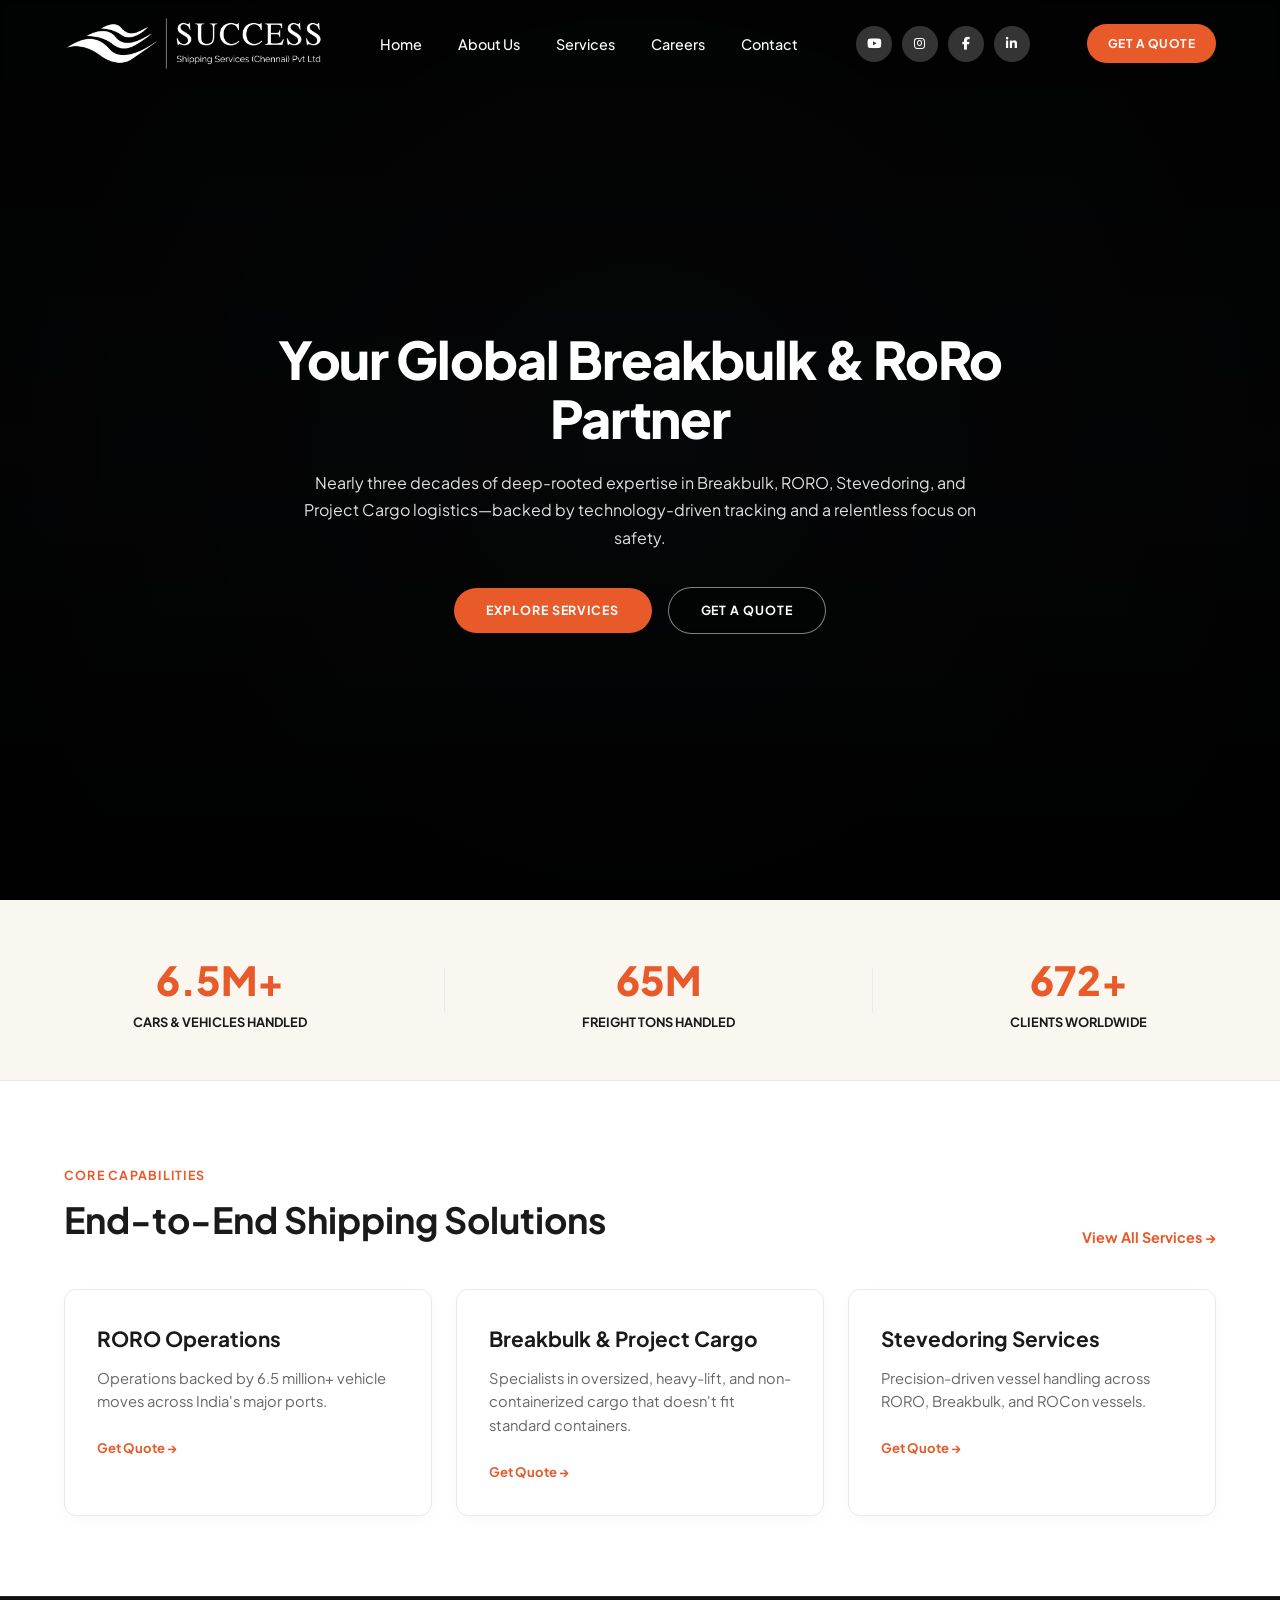
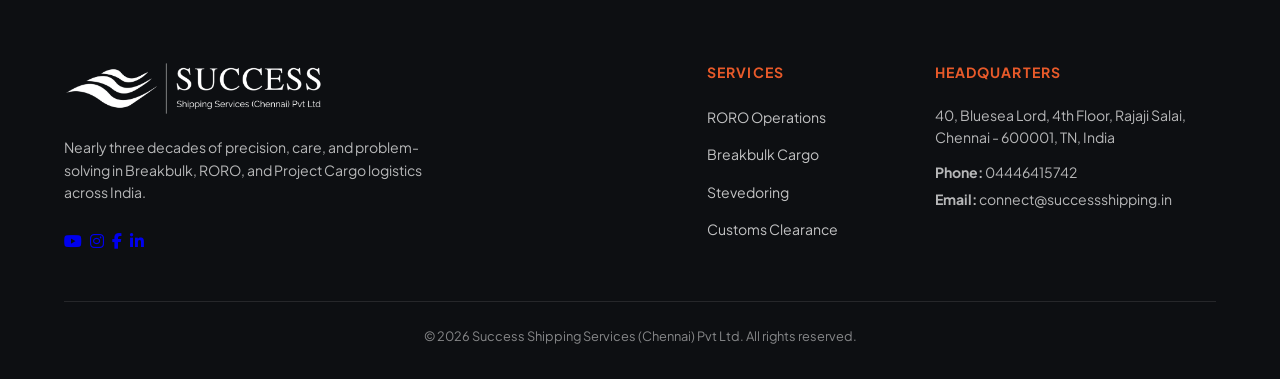
==== commit 00af8634: "Update index.html" ====
--- a/index.html
+++ b/index.html
@@ -189,6 +189,19 @@
         font-size: 1.2rem;
       }
     }
+/* DESKTOP-ONLY SCROLL EFFECT */
+@media (min-width: 992px) {
+  header.hero-header {
+    transition: background-color 0.3s ease, padding 0.3s ease, box-shadow 0.3s ease;
+  }
+  
+  header.hero-header.scrolled {
+    position: fixed; /* Keeps it attached to the top */
+    background-color: var(--brand-dark); 
+    padding: 0.75rem 0; 
+    box-shadow: 0 4px 15px rgba(0, 0, 0, 0.3);
+  }
+}
   </style>
 </head>
 <body>
@@ -239,14 +252,16 @@
   <!-- HERO CAROUSEL SECTION -->
   <div class="hero-carousel-wrapper">
     <div class="carousel-slides-container" id="heroCarousel">
-      <div class="carousel-slide active" style="background-image: url('1.jpg');" loading="lazy" decoding="async"></div>
-      <div class="carousel-slide" style="background-image: url('2.jpg');" loading="lazy" decoding="async"></div>
-      <div class="carousel-slide" style="background-image: url('3.jpg');" loading="lazy" decoding="async"></div>
-      <div class="carousel-slide" style="background-image: url('4.jpg');" loading="lazy" decoding="async"></div>
-      <div class="carousel-slide" style="background-image: url('5.jpg');" loading="lazy" decoding="async"></div>
-      <div class="carousel-slide" style="background-image: url('6.jpg');" loading="lazy" decoding="async"></div>
-      <div class="carousel-slide" style="background-image: url('7.jpg');" loading="lazy" decoding="async"></div>
-      <div class="carousel-slide" style="background-image: url('8.jpg');" loading="lazy" decoding="async"></div>
+      <div class="carousel-slide active" style="background-image: url('01.jpg');" loading="lazy" decoding="async"></div>
+      <div class="carousel-slide" style="background-image: url('02.jpg');" loading="lazy" decoding="async"></div>
+      <div class="carousel-slide" style="background-image: url('03.jpg');" loading="lazy" decoding="async"></div>
+      <div class="carousel-slide" style="background-image: url('04.jpg');" loading="lazy" decoding="async"></div>
+      <div class="carousel-slide" style="background-image: url('05.jpg');" loading="lazy" decoding="async"></div>
+      <div class="carousel-slide" style="background-image: url('06.jpg');" loading="lazy" decoding="async"></div>
+      <div class="carousel-slide" style="background-image: url('07.jpg');" loading="lazy" decoding="async"></div>
+      <div class="carousel-slide" style="background-image: url('08.jpg');" loading="lazy" decoding="async"></div>
+      <div class="carousel-slide" style="background-image: url('09.jpg');" loading="lazy" decoding="async"></div>
+      <div class="carousel-slide" style="background-image: url('10.jpg');" loading="lazy" decoding="async"></div>
     </div>
 
     <div class="hero-overlay"></div>
@@ -354,32 +369,46 @@
   </footer>
 
   <script>
-    document.addEventListener("DOMContentLoaded", function () {
-      const slides = document.querySelectorAll(".carousel-slide");
-      let currentSlide = 0;
-      if (slides.length > 0) {
-        setInterval(() => {
-          slides[currentSlide].classList.remove("active");
-          currentSlide = (currentSlide + 1) % slides.length;
-          slides[currentSlide].classList.add("active");
-        }, 4000);
-      }
-
-      // Mobile Menu Handler
-      const menuBtn = document.getElementById('mobileMenuBtn');
-      const navWrapper = document.getElementById('navLinksWrapper');
-
-      if (menuBtn && navWrapper) {
-        menuBtn.addEventListener('click', () => {
-          navWrapper.classList.toggle('is-active');
-          const icon = menuBtn.querySelector('i');
-          if (icon) {
-            icon.classList.toggle('fa-bars');
-            icon.classList.toggle('fa-xmark');
-          }
-        });
-      }
-    });
-  </script>
+  document.addEventListener("DOMContentLoaded", function () {
+    // 1. Hero Carousel Logic
+    const slides = document.querySelectorAll(".carousel-slide");
+    let currentSlide = 0;
+    if (slides.length > 0) {
+      setInterval(() => {
+        slides[currentSlide].classList.remove("active");
+        currentSlide = (currentSlide + 1) % slides.length;
+        slides[currentSlide].classList.add("active");
+      }, 4000);
+    }
+
+    // 2. Mobile Menu Handler (Single instance)
+    const menuBtn = document.getElementById('mobileMenuBtn');
+    const navWrapper = document.getElementById('navLinksWrapper');
+
+    if (menuBtn && navWrapper) {
+      menuBtn.addEventListener('click', () => {
+        navWrapper.classList.toggle('is-active');
+        const icon = menuBtn.querySelector('i');
+        if (icon) {
+          icon.classList.toggle('fa-bars');
+          icon.classList.toggle('fa-xmark');
+        }
+      });
+    }
+
+    // 3. Desktop Sticky Header Scroll Logic (Fixed class name)
+    const header = document.querySelector('.hero-header');
+    
+    if (header) {
+      window.addEventListener('scroll', () => {
+        if (window.scrollY > 50) {
+          header.classList.add('scrolled');
+        } else {
+          header.classList.remove('scrolled');
+        }
+      });
+    }
+  });
+</script>
 </body>
 </html>
